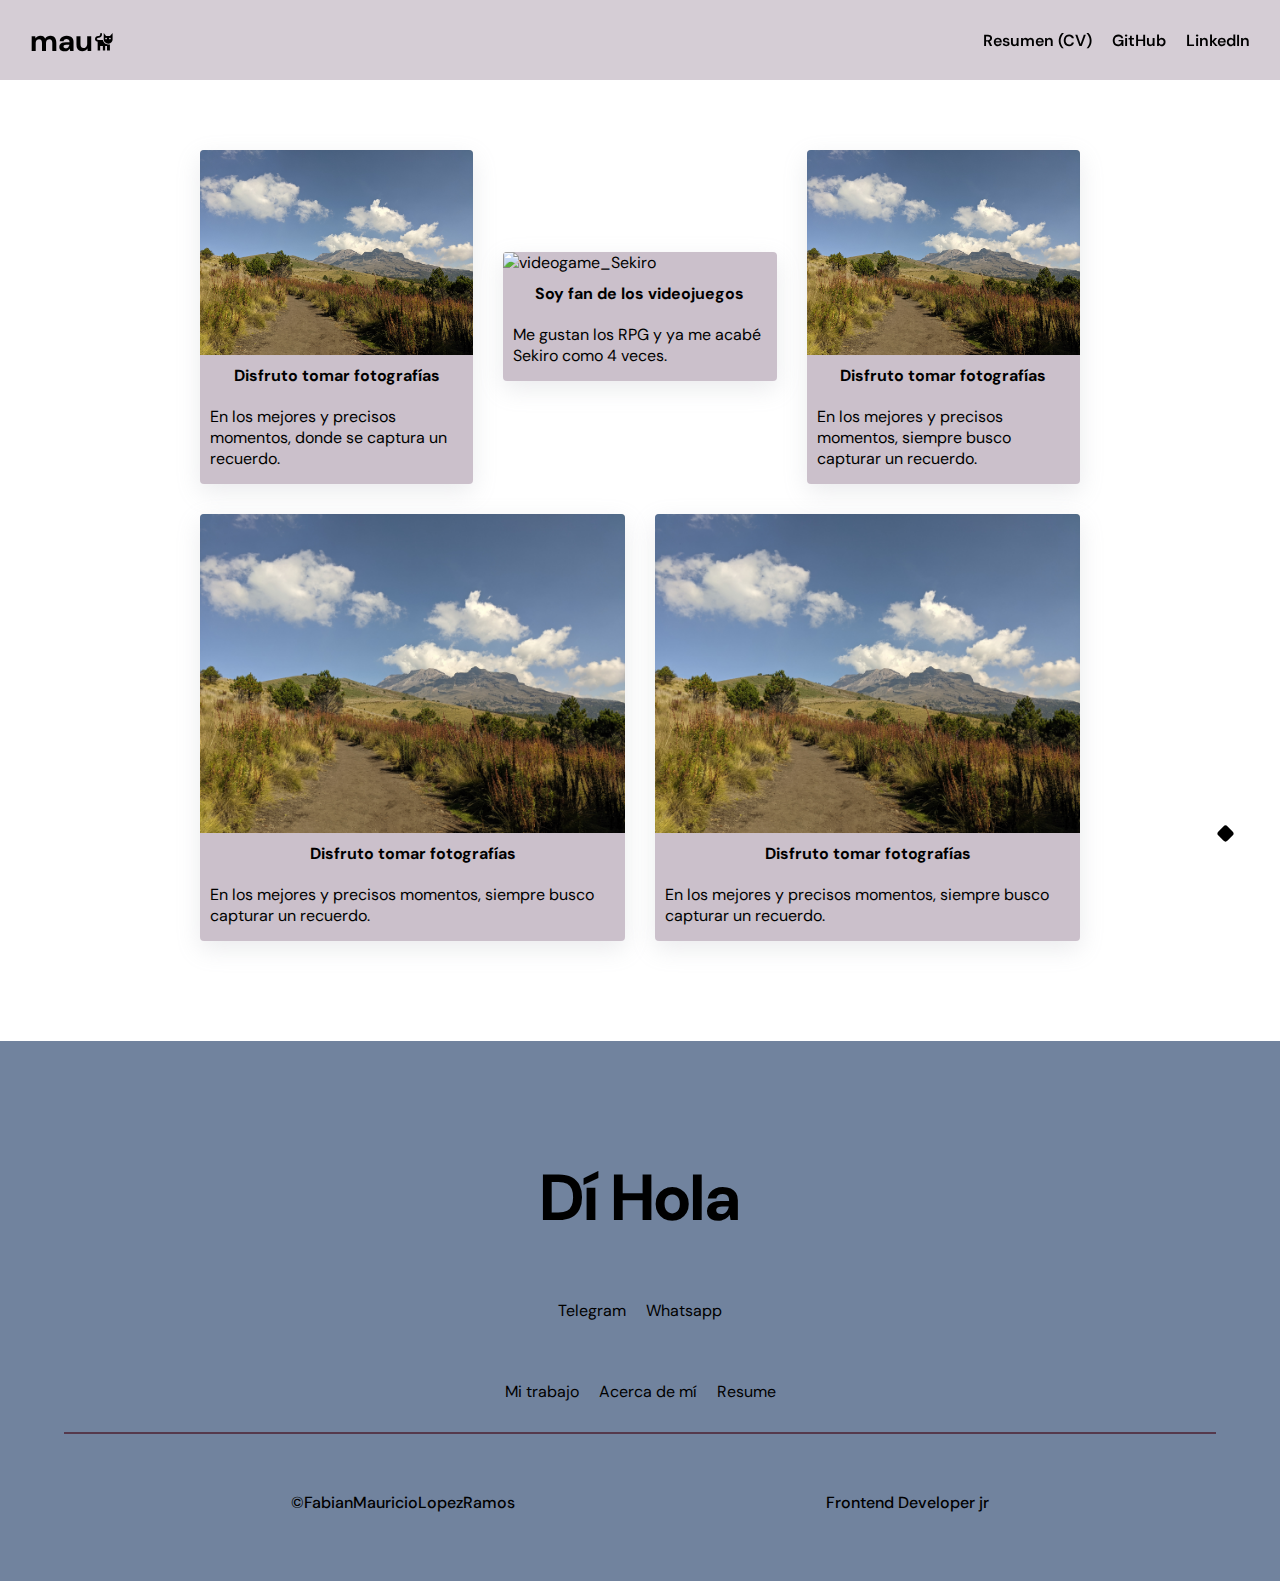
==== pages/about.html @ 9aa24743 "completando paginas complementarias y probando menu hb" ====
<!DOCTYPE html>
<html lang="en">
<head>
    <meta charset="UTF-8">
    <meta name="viewport" content="width=device-width, initial-scale=1.0">
    <link href='https://unpkg.com/boxicons@2.1.4/css/boxicons.min.css' rel='stylesheet'>
    <link rel="stylesheet" href="../styles/styles_about.css">
    <title>Samples</title>
</head>
<body>
    <header>
        <a href="../index.html"><h1>mau<i class='bx bxs-cat'></i></h1></a>
        <ul class="menu">
            <li>
                <a href="https://fablerzs.github.io/Resume/" target="_blank">Resumen (CV)</a>
            </li>
            <li>
                <a href="https://github.com/fablerzs" target="_blank">GitHub</a>
            </li>
            <li>
                <a href="https://www.linkedin.com/in/mauricio-l%C3%B3pez-153a4b182/" target="_blank">LinkedIn</a>
            </li>
        </ul>
        <div class="menu_hb">
            <i class='bx bx-menu-alt-right'></i>
        </div>
    </header>

    <main>
        <ul class="navigation">
            <li><a href="https://wa.me/528117512835" target="_blank"><div class="dotF">¡CLIC!</div></a></li>
        </ul>

        <section class="personal_cards">

            <div class="card">
                <img src="../img/background.jpg" alt="photo">
                <h2>Disfruto tomar fotografías</h2>
                <p>En los mejores y precisos momentos, donde se captura un recuerdo.</p>
            </div>
            <div class="card">
                <img src="../img/sekiro.PNG" alt="videogame_Sekiro">
                <h2>Soy fan de los videojuegos</h2>
                <p>Me gustan los RPG y ya me acabé Sekiro como 4 veces. </p>
            </div>
            <div class="card">
                <img src="../img/background.jpg" alt="photo">
                <h2>Disfruto tomar fotografías</h2>
                <p>En los mejores y precisos momentos, siempre busco capturar un recuerdo.</p>
            </div>
            <div class="card">
                <img src="../img/background.jpg" alt="photo">
                <h2>Disfruto tomar fotografías</h2>
                <p>En los mejores y precisos momentos, siempre busco capturar un recuerdo.</p>
            </div>
            <div class="card">
                <img src="../img/background.jpg" alt="photo">
                <h2>Disfruto tomar fotografías</h2>
                <p>En los mejores y precisos momentos, siempre busco capturar un recuerdo.</p>
            </div>

        </section>


    </main>

    <footer id="page-6">
        <div class="link_area">
            <h2>Dí Hola</h2>
            <div class="message_me">
                <a href="https://t.me/fablerzs" target="_blank">Telegram</a>
                <a href="https://wa.me/528117512835" target="_blank">Whatsapp</a>
            </div>
            <div class="my_links">
                <ul>
                    <li><a href="sample.html">Mi trabajo</a></li>
                    <li><a href="about.html">Acerca de mí</a></li>
                    <li><a href="https://fablerzs.github.io/Resume/">Resume</a></li>
                </ul>
            </div>
        </div>
        <div class="rights">
            <h5>&copy;FabianMauricioLopezRamos</h5><h5>Frontend Developer jr</h5>
        </div>
    </footer>
    
</body>
</html>
---- styles/styles_about.css ----
@import url("https://fonts.googleapis.com/css2?family=Be+Vietnam+Pro:wght@400;500;700&family=DM+Sans:ital,wght@0,400;0,700;1,400&family=Inter:wght@100;200;300;400&family=Noto+Sans:wght@500;700&family=Roboto:wght@100;300;400;500;900&display=swap");
* {
  padding: 0;
  margin: 0;
  list-style: none;
  box-sizing: border-box;
  text-decoration: none;
  color: black;
  scroll-behavior: smooth;
  font-family: "DM Sans", sans-serif;
  font-size: 1rem;
}

header {
  position: fixed;
  display: flex;
  justify-content: space-between;
  padding: 0 30px;
  align-items: center;
  width: 100%;
  height: 80px;
  background-color: rgba(203, 192, 203, 0.8);
  z-index: 10;
}
@media (min-width: 770px) {
  header {
    background-color: rgba(203, 192, 203, 0.8);
  }
}
header h1 {
  font-size: 30px;
}
header h1 i {
  font-size: 1.3rem;
}
header .menu {
  display: flex;
  gap: 20px;
  display: none;
}
@media (min-width: 769px) {
  header .menu {
    display: flex;
  }
}
header .menu a {
  font-weight: 600;
}
header .menu_hb {
  display: none;
  transition: all 0.2s;
}
header .menu_hb i {
  font-size: 30px;
}
@media (max-width: 768px) {
  header .menu_hb {
    display: block;
  }
}

.navigation {
  position: fixed;
  right: 15px;
  bottom: 60px;
  display: flex;
  flex-direction: column;
  gap: 20px;
  animation-name: show_nav;
  animation-duration: 500ms;
  animation-direction: alternate;
  animation-iteration-count: 2;
}
@media (min-width: 768px) {
  .navigation {
    right: 50px;
  }
}
.navigation a {
  display: flex;
  gap: 10px;
  justify-content: flex-end;
}
.navigation .dot {
  width: 10px;
  height: 10px;
  background-color: black;
  transition: all 80ms ease-out;
  border: 3px solid black;
  transform: rotate(45deg);
  color: transparent;
  text-align: center;
  display: flex;
  align-items: center;
  justify-content: center;
  text-transform: uppercase;
  font-size: 12px;
  font-weight: bold;
  border-radius: 3px;
}
.navigation .dot:hover {
  width: 60px;
  height: 30px;
  transform: rotate(0deg);
  color: white;
}
.navigation .dotF {
  width: 13px;
  height: 13px;
  background-color: black;
  transition: all 80ms ease-out;
  border: 3px solid black;
  transform: rotate(45deg);
  color: transparent;
  text-align: center;
  display: flex;
  align-items: center;
  justify-content: center;
  text-transform: uppercase;
  font-size: 12px;
  font-weight: bold;
  border-radius: 3px;
  position: relative;
  right: -2px;
}
.navigation .dotF:hover {
  width: 60px;
  height: 30px;
  transform: rotate(0deg);
  color: white;
}
.navigation .dotF {
  width: 13px;
  height: 13px;
  background-color: black;
  transition: all 80ms ease-out;
  border: 3px solid black;
  transform: rotate(45deg);
  color: transparent;
  text-align: center;
  display: flex;
  align-items: center;
  justify-content: center;
  text-transform: uppercase;
  font-size: 12px;
  font-weight: bold;
  border-radius: 3px;
}
.navigation .dotF:hover {
  width: 60px;
  height: 30px;
  transform: rotate(0deg);
  color: white;
}

.personal_cards {
  display: flex;
  flex-direction: column;
  justify-content: center;
  align-items: center;
  flex-wrap: wrap;
  background-color: #55394c;
  height: 100vh;
  height: 100%;
  padding: 150px 20px 100px 20px;
  gap: 30px;
  background-color: white;
}
@media (min-width: 770px) {
  .personal_cards {
    flex-direction: row;
  }
}
@media (min-width: 770px) {
  .personal_cards {
    padding: 150px 200px 100px 200px;
  }
}
.personal_cards .card {
  padding: 30px;
  display: flex;
  flex-direction: column;
  align-items: flex-start;
  justify-content: center;
  gap: 10px;
  width: 85%;
  background-color: #cbc0cb;
  align-items: center;
  padding: 0 0 5px 0;
  border-radius: 4px;
  transition: all 150ms;
  box-shadow: rgba(149, 157, 165, 0.2) 0px 8px 24px;
  overflow: hidden;
  flex: 30%;
  justify-content: flex-start;
}
@media (min-width: 550px) {
  .personal_cards .card {
    width: 40%;
  }
}
.personal_cards .card:hover {
  transform: translateY(-5px);
  box-shadow: rgba(0, 0, 0, 0.35) 0px 5px 15px;
}
.personal_cards .card img {
  width: 100%;
}
.personal_cards .card p {
  padding: 10px;
}

footer {
  display: flex;
  flex-direction: column;
  justify-content: center;
  align-items: center;
  flex-wrap: wrap;
  background-color: #55394c;
  height: 100vh;
  background-color: #71839e;
  height: 60vh;
}
@media (min-width: 770px) {
  footer {
    flex-direction: row;
  }
}
footer .link_area {
  padding: 30px;
  display: flex;
  flex-direction: column;
  align-items: flex-start;
  justify-content: center;
  gap: 10px;
  width: 85%;
  background-color: transparent;
  align-items: center;
  border-bottom: 2px solid #55394c;
  gap: 60px;
}
@media (min-width: 550px) {
  footer .link_area {
    width: 40%;
  }
}
footer .link_area h2 {
  font-size: 35px;
  font-weight: bold;
  color: black;
  transition: all 0.4s;
}
@media (min-width: 770px) {
  footer .link_area h2 {
    font-size: 65px;
  }
}
footer .link_area .message_me, footer .link_area .my_links ul {
  display: flex;
  gap: 20px;
}
@media (min-width: 770px) {
  footer .link_area {
    width: 90%;
  }
}
footer .rights {
  width: 100%;
  display: flex;
  flex-direction: column;
  justify-content: space-evenly;
  gap: 20px;
}
footer .rights h5 {
  color: black;
  text-align: center;
  position: relative;
  top: 2vh;
  font-weight: 500;
}
@media (min-width: 770px) {
  footer .rights {
    flex-direction: row;
  }
}
@media (min-width: 770px) {
  footer {
    flex-direction: column;
    gap: 40px;
  }
}/*# sourceMappingURL=styles_about.css.map */
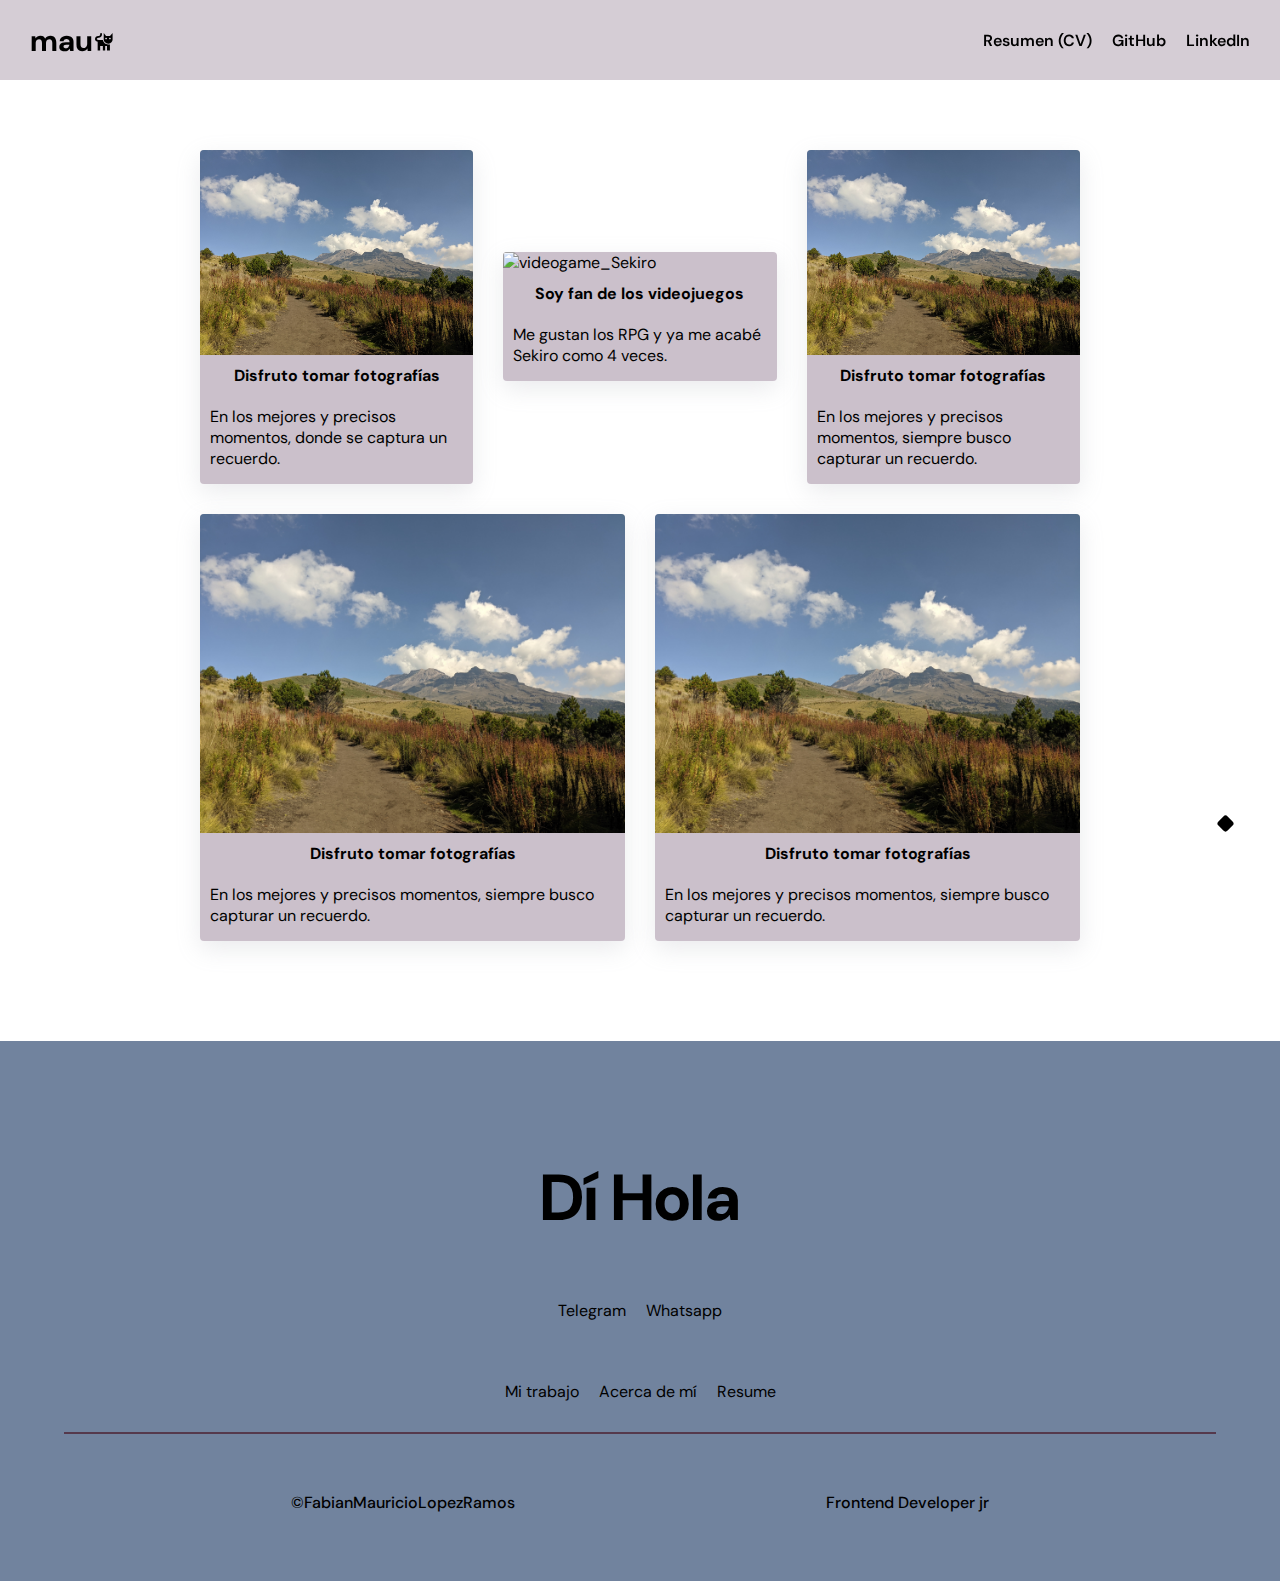
==== commit 399b513b: "ajustando animaciones" ====
--- a/pages/about.html
+++ b/pages/about.html
@@ -5,6 +5,7 @@
     <meta name="viewport" content="width=device-width, initial-scale=1.0">
     <link href='https://unpkg.com/boxicons@2.1.4/css/boxicons.min.css' rel='stylesheet'>
     <link rel="stylesheet" href="../styles/styles_about.css">
+    <script type="text/javascript" src="../js/functions.js"></script>
     <title>Samples</title>
 </head>
 <body>
@@ -21,10 +22,35 @@
                 <a href="https://www.linkedin.com/in/mauricio-l%C3%B3pez-153a4b182/" target="_blank">LinkedIn</a>
             </li>
         </ul>
-        <div class="menu_hb">
+        <div class="menu_hb" onclick="openMenu()">
             <i class='bx bx-menu-alt-right'></i>
         </div>
     </header>
+
+    <nav class="menu_expanded" id="menu_expanded">
+        <ul class="menu_element">
+            <li>
+                <a href="https://fablerzs.github.io/Resume/" target="_blank">Resumen (CV)</a>
+            </li>
+            <li>
+                <a href="https://github.com/fablerzs" target="_blank">GitHub</a>
+            </li>
+            <li>
+                <a href="https://www.linkedin.com/in/mauricio-l%C3%B3pez-153a4b182/" target="_blank">LinkedIn</a>
+            </li>
+        </ul>
+        <div class="menu_element">
+            <a href="https://t.me/fablerzs" target="_blank">Telegram</a>
+            <a href="https://wa.me/528117512835" target="_blank">Whatsapp</a>
+        </div>
+        <div>
+            <ul class="menu_element">
+                <li><a href="../pages/sample.html">Mi trabajo</a></li>
+                <li><a href="../pages/about.html">Acerca de mí</a></li>
+            </ul>
+        </div>
+        <i onclick="closeMenu()" id="close_menu" class='bx bx-x-circle'></i>
+    </nav>
 
     <main>
         <ul class="navigation">
--- a/styles/styles_about.css
+++ b/styles/styles_about.css
@@ -59,17 +59,47 @@
   }
 }
 
+.menu_expanded {
+  display: flex;
+  flex-direction: column;
+  justify-content: center;
+  gap: 100px;
+  width: 100%;
+  height: 100vh;
+  background-color: white;
+  position: fixed;
+  right: 0;
+  z-index: 23;
+  padding: 30px;
+  animation-name: show_menu;
+  animation-duration: 500ms;
+  display: none;
+}
+.menu_expanded #close_menu {
+  position: absolute;
+  top: 23px;
+  right: 30px;
+  font-size: 30px;
+}
+.menu_expanded .menu_element {
+  display: flex;
+  flex-direction: column;
+  gap: 30px;
+  border-bottom: 1px solid black;
+  padding-bottom: 30px;
+}
+
 .navigation {
   position: fixed;
   right: 15px;
   bottom: 60px;
   display: flex;
   flex-direction: column;
-  gap: 20px;
   animation-name: show_nav;
   animation-duration: 500ms;
   animation-direction: alternate;
   animation-iteration-count: 2;
+  animation-delay: 1s;
 }
 @media (min-width: 768px) {
   .navigation {
@@ -78,7 +108,7 @@
 }
 .navigation a {
   display: flex;
-  gap: 10px;
+  padding: 10px 0;
   justify-content: flex-end;
 }
 .navigation .dot {
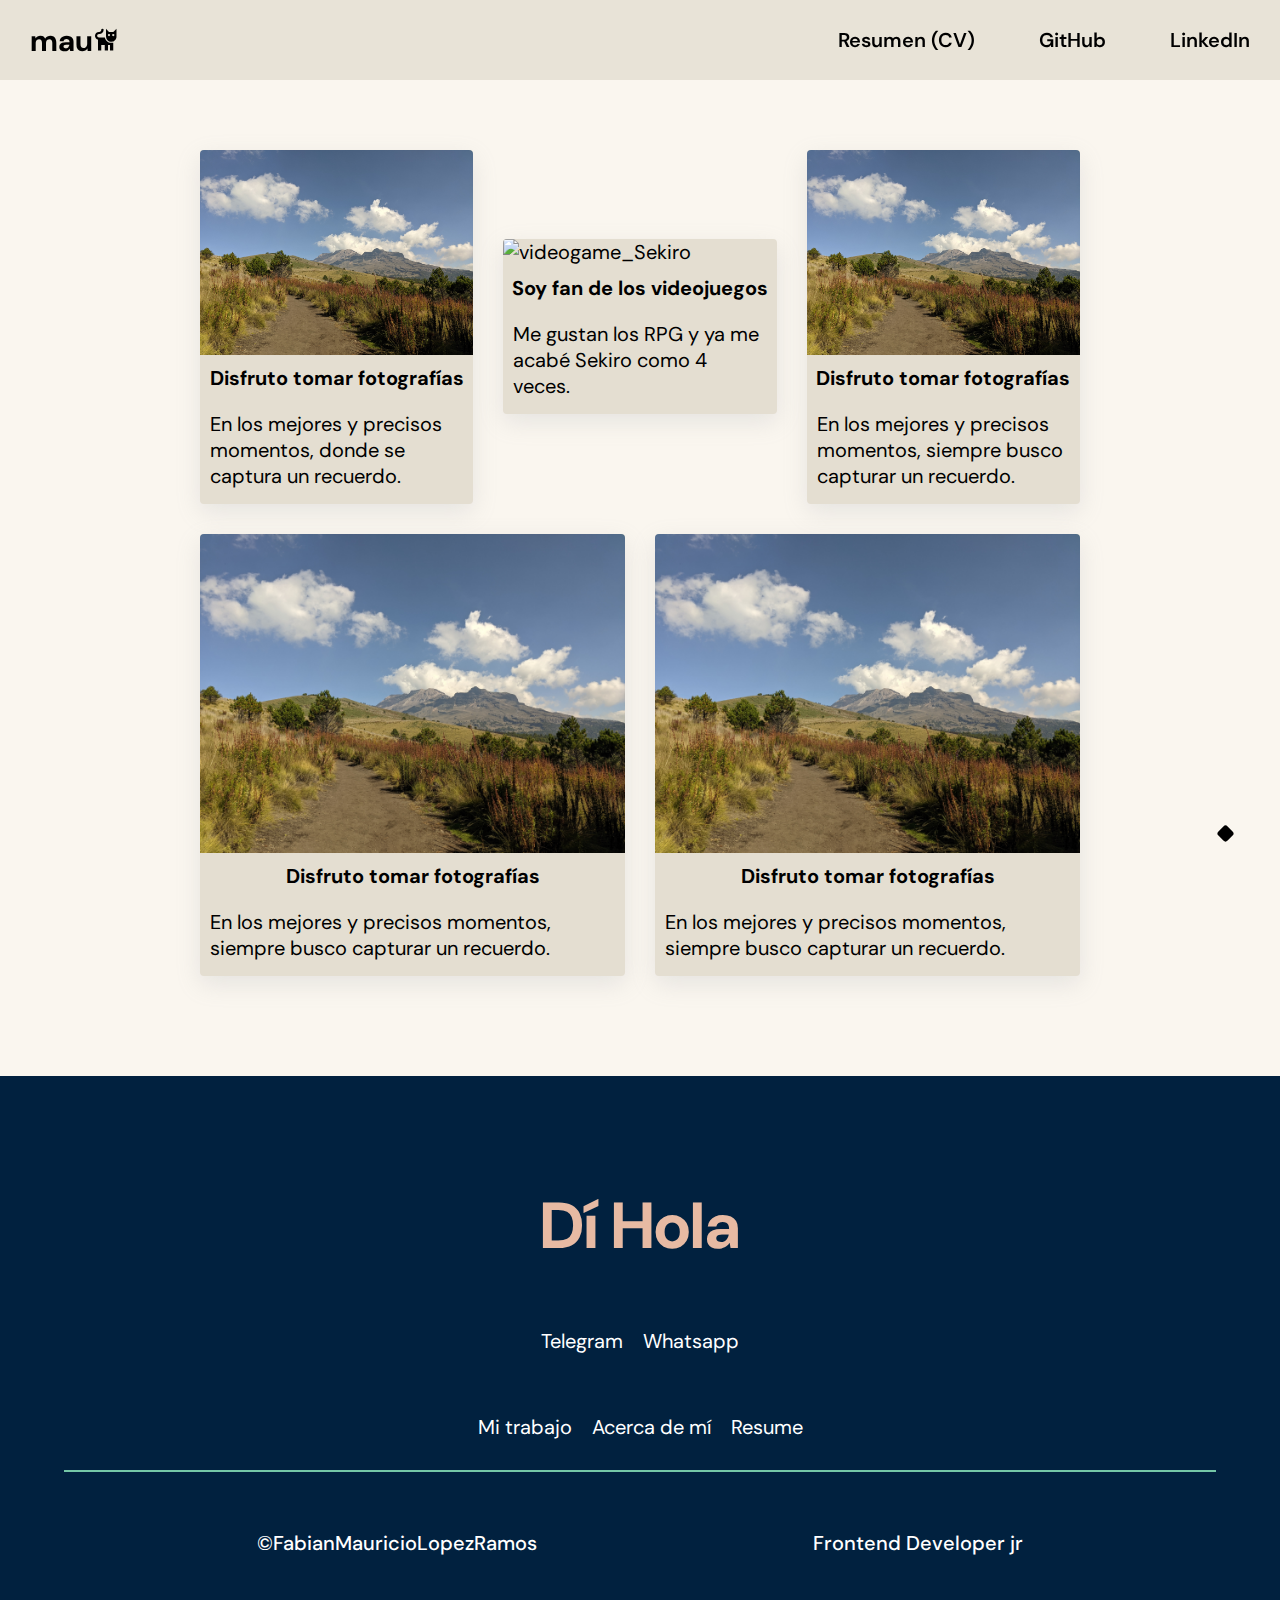
==== commit ca8031e8: "actualizando datos index" ====
--- a/pages/about.html
+++ b/pages/about.html
@@ -54,7 +54,7 @@
 
     <main>
         <ul class="navigation">
-            <li><a href="https://wa.me/528117512835" target="_blank"><div class="dotF">¡CLIC!</div></a></li>
+            <li><a href="https://wa.me/528117512835" target="_blank"><div class="dotF">¡WhatsApp!</div></a></li>
         </ul>
 
         <section class="personal_cards">
--- a/styles/styles_about.css
+++ b/styles/styles_about.css
@@ -5,10 +5,17 @@
   list-style: none;
   box-sizing: border-box;
   text-decoration: none;
-  color: black;
+  font-family: "DM Sans", sans-serif;
+  font-size: 20px;
+  overflow: y-scroll;
+  scroll-snap-type: y mandatory;
   scroll-behavior: smooth;
-  font-family: "DM Sans", sans-serif;
-  font-size: 1rem;
+  color: black;
+}
+@media (max-width: 550px) {
+  * {
+    scroll-snap-type: none;
+  }
 }
 
 header {
@@ -19,23 +26,25 @@
   align-items: center;
   width: 100%;
   height: 80px;
-  background-color: rgba(203, 192, 203, 0.8);
+  background-color: rgba(228, 222, 209, 0.8);
   z-index: 10;
 }
 @media (min-width: 770px) {
   header {
-    background-color: rgba(203, 192, 203, 0.8);
+    background-color: rgba(228, 222, 209, 0.8);
   }
 }
 header h1 {
   font-size: 30px;
+  color: black;
 }
 header h1 i {
   font-size: 1.3rem;
+  color: black;
 }
 header .menu {
   display: flex;
-  gap: 20px;
+  gap: 5vw;
   display: none;
 }
 @media (min-width: 769px) {
@@ -45,6 +54,7 @@
 }
 header .menu a {
   font-weight: 600;
+  color: black;
 }
 header .menu_hb {
   display: none;
@@ -52,6 +62,7 @@
 }
 header .menu_hb i {
   font-size: 30px;
+  color: black;
 }
 @media (max-width: 768px) {
   header .menu_hb {
@@ -66,7 +77,7 @@
   gap: 100px;
   width: 100%;
   height: 100vh;
-  background-color: white;
+  background-color: #01213f;
   position: fixed;
   right: 0;
   z-index: 23;
@@ -85,14 +96,14 @@
   display: flex;
   flex-direction: column;
   gap: 30px;
-  border-bottom: 1px solid black;
+  border-bottom: 2px solid white;
   padding-bottom: 30px;
 }
 
 .navigation {
   position: fixed;
   right: 15px;
-  bottom: 60px;
+  bottom: 10px;
   display: flex;
   flex-direction: column;
   animation-name: show_nav;
@@ -100,23 +111,24 @@
   animation-direction: alternate;
   animation-iteration-count: 2;
   animation-delay: 1s;
+  display: none;
 }
 @media (min-width: 768px) {
   .navigation {
     right: 50px;
+    bottom: 60px;
+    display: flex;
   }
 }
 .navigation a {
   display: flex;
-  padding: 10px 0;
   justify-content: flex-end;
 }
 .navigation .dot {
   width: 10px;
   height: 10px;
   background-color: black;
-  transition: all 80ms ease-out;
-  border: 3px solid black;
+  transition: all 200ms ease-out;
   transform: rotate(45deg);
   color: transparent;
   text-align: center;
@@ -129,17 +141,17 @@
   border-radius: 3px;
 }
 .navigation .dot:hover {
-  width: 60px;
+  width: 100%;
   height: 30px;
   transform: rotate(0deg);
   color: white;
+  padding: 10px;
 }
 .navigation .dotF {
   width: 13px;
   height: 13px;
   background-color: black;
-  transition: all 80ms ease-out;
-  border: 3px solid black;
+  transition: all 200ms ease-out;
   transform: rotate(45deg);
   color: transparent;
   text-align: center;
@@ -154,17 +166,17 @@
   right: -2px;
 }
 .navigation .dotF:hover {
-  width: 60px;
+  width: 100%;
   height: 30px;
   transform: rotate(0deg);
   color: white;
+  padding: 10px;
 }
 .navigation .dotF {
   width: 13px;
   height: 13px;
   background-color: black;
-  transition: all 80ms ease-out;
-  border: 3px solid black;
+  transition: all 200ms ease-out;
   transform: rotate(45deg);
   color: transparent;
   text-align: center;
@@ -177,10 +189,11 @@
   border-radius: 3px;
 }
 .navigation .dotF:hover {
-  width: 60px;
+  width: 100%;
   height: 30px;
   transform: rotate(0deg);
   color: white;
+  padding: 10px;
 }
 
 .personal_cards {
@@ -189,12 +202,14 @@
   justify-content: center;
   align-items: center;
   flex-wrap: wrap;
-  background-color: #55394c;
+  background-color: #74c7a7;
   height: 100vh;
+  scroll-snap-align: start;
+  scroll-snap-align: none;
   height: 100%;
   padding: 150px 20px 100px 20px;
   gap: 30px;
-  background-color: white;
+  background-color: #faf6ef;
 }
 @media (min-width: 770px) {
   .personal_cards {
@@ -214,7 +229,7 @@
   justify-content: center;
   gap: 10px;
   width: 85%;
-  background-color: #cbc0cb;
+  background-color: #e4ded1;
   align-items: center;
   padding: 0 0 5px 0;
   border-radius: 4px;
@@ -224,7 +239,7 @@
   flex: 30%;
   justify-content: flex-start;
 }
-@media (min-width: 550px) {
+@media (min-width: 770px) {
   .personal_cards .card {
     width: 40%;
   }
@@ -246,9 +261,11 @@
   justify-content: center;
   align-items: center;
   flex-wrap: wrap;
-  background-color: #55394c;
+  background-color: #74c7a7;
   height: 100vh;
-  background-color: #71839e;
+  scroll-snap-align: start;
+  background-color: #01213f;
+  scroll-snap-align: none;
   height: 60vh;
 }
 @media (min-width: 770px) {
@@ -266,10 +283,10 @@
   width: 85%;
   background-color: transparent;
   align-items: center;
-  border-bottom: 2px solid #55394c;
+  border-bottom: 2px solid #74c7a7;
   gap: 60px;
 }
-@media (min-width: 550px) {
+@media (min-width: 770px) {
   footer .link_area {
     width: 40%;
   }
@@ -277,10 +294,15 @@
 footer .link_area h2 {
   font-size: 35px;
   font-weight: bold;
-  color: black;
+  color: #e7baa3;
   transition: all 0.4s;
 }
 @media (min-width: 770px) {
+  footer .link_area h2 {
+    font-size: 50px;
+  }
+}
+@media (min-width: 1025px) {
   footer .link_area h2 {
     font-size: 65px;
   }
@@ -289,6 +311,9 @@
   display: flex;
   gap: 20px;
 }
+footer .link_area .message_me a, footer .link_area .my_links ul a {
+  color: white;
+}
 @media (min-width: 770px) {
   footer .link_area {
     width: 90%;
@@ -302,7 +327,7 @@
   gap: 20px;
 }
 footer .rights h5 {
-  color: black;
+  color: white;
   text-align: center;
   position: relative;
   top: 2vh;
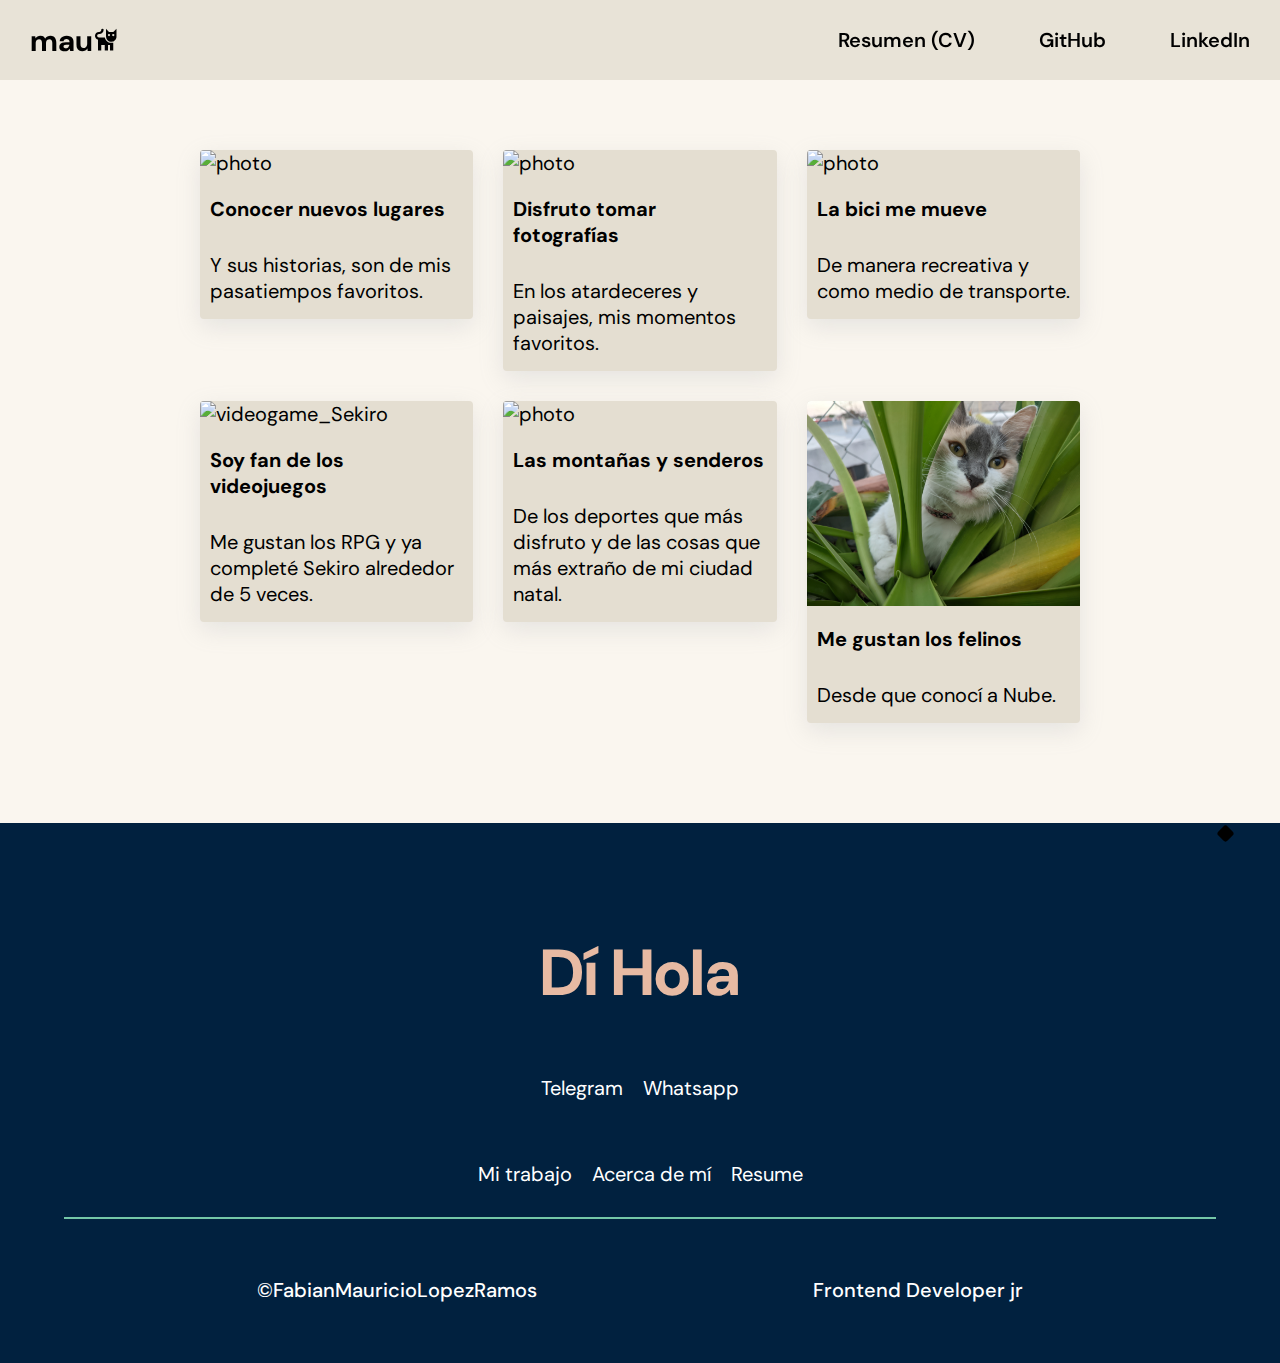
==== commit a82b9c7e: "finalizando detalles de diseño" ====
--- a/pages/about.html
+++ b/pages/about.html
@@ -60,29 +60,34 @@
         <section class="personal_cards">
 
             <div class="card">
-                <img src="../img/background.jpg" alt="photo">
+                <img src="../img/place.jpg" alt="photo">
+                <h2>Conocer nuevos lugares</h2>
+                <p>Y sus historias, son de mis pasatiempos favoritos.</p>
+            </div>
+            <div class="card">
+                <img src="../img/snset.jpg" alt="photo">
                 <h2>Disfruto tomar fotografías</h2>
-                <p>En los mejores y precisos momentos, donde se captura un recuerdo.</p>
+                <p>En los atardeceres y paisajes, mis momentos favoritos.</p>
+            </div>
+            <div class="card">
+                <img src="../img/bike.jpg" alt="photo">
+                <h2>La bici me mueve</h2>
+                <p>De manera recreativa y como medio de transporte.</p>
             </div>
             <div class="card">
                 <img src="../img/sekiro.PNG" alt="videogame_Sekiro">
                 <h2>Soy fan de los videojuegos</h2>
-                <p>Me gustan los RPG y ya me acabé Sekiro como 4 veces. </p>
+                <p>Me gustan los RPG y ya completé Sekiro alrededor de 5 veces. </p>
             </div>
             <div class="card">
-                <img src="../img/background.jpg" alt="photo">
-                <h2>Disfruto tomar fotografías</h2>
-                <p>En los mejores y precisos momentos, siempre busco capturar un recuerdo.</p>
+                <img src="../img/hike.jpg" alt="photo">
+                <h2>Las montañas y senderos</h2>
+                <p>De los deportes que más disfruto y de las cosas que más extraño de mi ciudad natal.</p>
             </div>
             <div class="card">
-                <img src="../img/background.jpg" alt="photo">
-                <h2>Disfruto tomar fotografías</h2>
-                <p>En los mejores y precisos momentos, siempre busco capturar un recuerdo.</p>
-            </div>
-            <div class="card">
-                <img src="../img/background.jpg" alt="photo">
-                <h2>Disfruto tomar fotografías</h2>
-                <p>En los mejores y precisos momentos, siempre busco capturar un recuerdo.</p>
+                <img src="../img/nube.jpg" alt="photo">
+                <h2>Me gustan los felinos</h2>
+                <p>Desde que conocí a Nube.</p>
             </div>
 
         </section>
--- a/styles/styles_about.css
+++ b/styles/styles_about.css
@@ -1,3 +1,4 @@
+@import "../keyframes/keyframes.css";
 @import url("https://fonts.googleapis.com/css2?family=Be+Vietnam+Pro:wght@400;500;700&family=DM+Sans:ital,wght@0,400;0,700;1,400&family=Inter:wght@100;200;300;400&family=Noto+Sans:wght@500;700&family=Roboto:wght@100;300;400;500;900&display=swap");
 * {
   padding: 0;
@@ -55,6 +56,21 @@
 header .menu a {
   font-weight: 600;
   color: black;
+  position: relative;
+}
+header .menu a::before {
+  width: 0%;
+  content: "";
+  background-color: #01213f;
+  height: 4px;
+  position: absolute;
+  bottom: -2px;
+  left: 0px;
+  border-radius: 2px;
+  transition: all 0.2s;
+}
+header .menu a:hover::before {
+  width: 100%;
 }
 header .menu_hb {
   display: none;
@@ -77,7 +93,7 @@
   gap: 100px;
   width: 100%;
   height: 100vh;
-  background-color: #01213f;
+  background-color: #e4ded1;
   position: fixed;
   right: 0;
   z-index: 23;
@@ -91,13 +107,17 @@
   top: 23px;
   right: 30px;
   font-size: 30px;
+  color: #01213f;
 }
 .menu_expanded .menu_element {
   display: flex;
   flex-direction: column;
   gap: 30px;
-  border-bottom: 2px solid white;
+  border-bottom: 2px solid #01213f;
   padding-bottom: 30px;
+}
+.menu_expanded .menu_element a {
+  color: #01213f;
 }
 
 .navigation {
@@ -230,18 +250,24 @@
   gap: 10px;
   width: 85%;
   background-color: #e4ded1;
-  align-items: center;
   padding: 0 0 5px 0;
   border-radius: 4px;
   transition: all 150ms;
   box-shadow: rgba(149, 157, 165, 0.2) 0px 8px 24px;
   overflow: hidden;
   flex: 30%;
+  animation-name: show_menu;
+  animation-duration: 1s;
   justify-content: flex-start;
 }
 @media (min-width: 770px) {
   .personal_cards .card {
     width: 40%;
+  }
+}
+@media (min-width: 770px) {
+  .personal_cards .card {
+    align-self: start;
   }
 }
 .personal_cards .card:hover {
@@ -250,6 +276,9 @@
 }
 .personal_cards .card img {
   width: 100%;
+}
+.personal_cards .card h2 {
+  padding: 10px;
 }
 .personal_cards .card p {
   padding: 10px;
@@ -313,6 +342,10 @@
 }
 footer .link_area .message_me a, footer .link_area .my_links ul a {
   color: white;
+  transition: all 0.3s;
+}
+footer .link_area .message_me a:hover, footer .link_area .my_links ul a:hover {
+  color: #74c7a7;
 }
 @media (min-width: 770px) {
   footer .link_area {
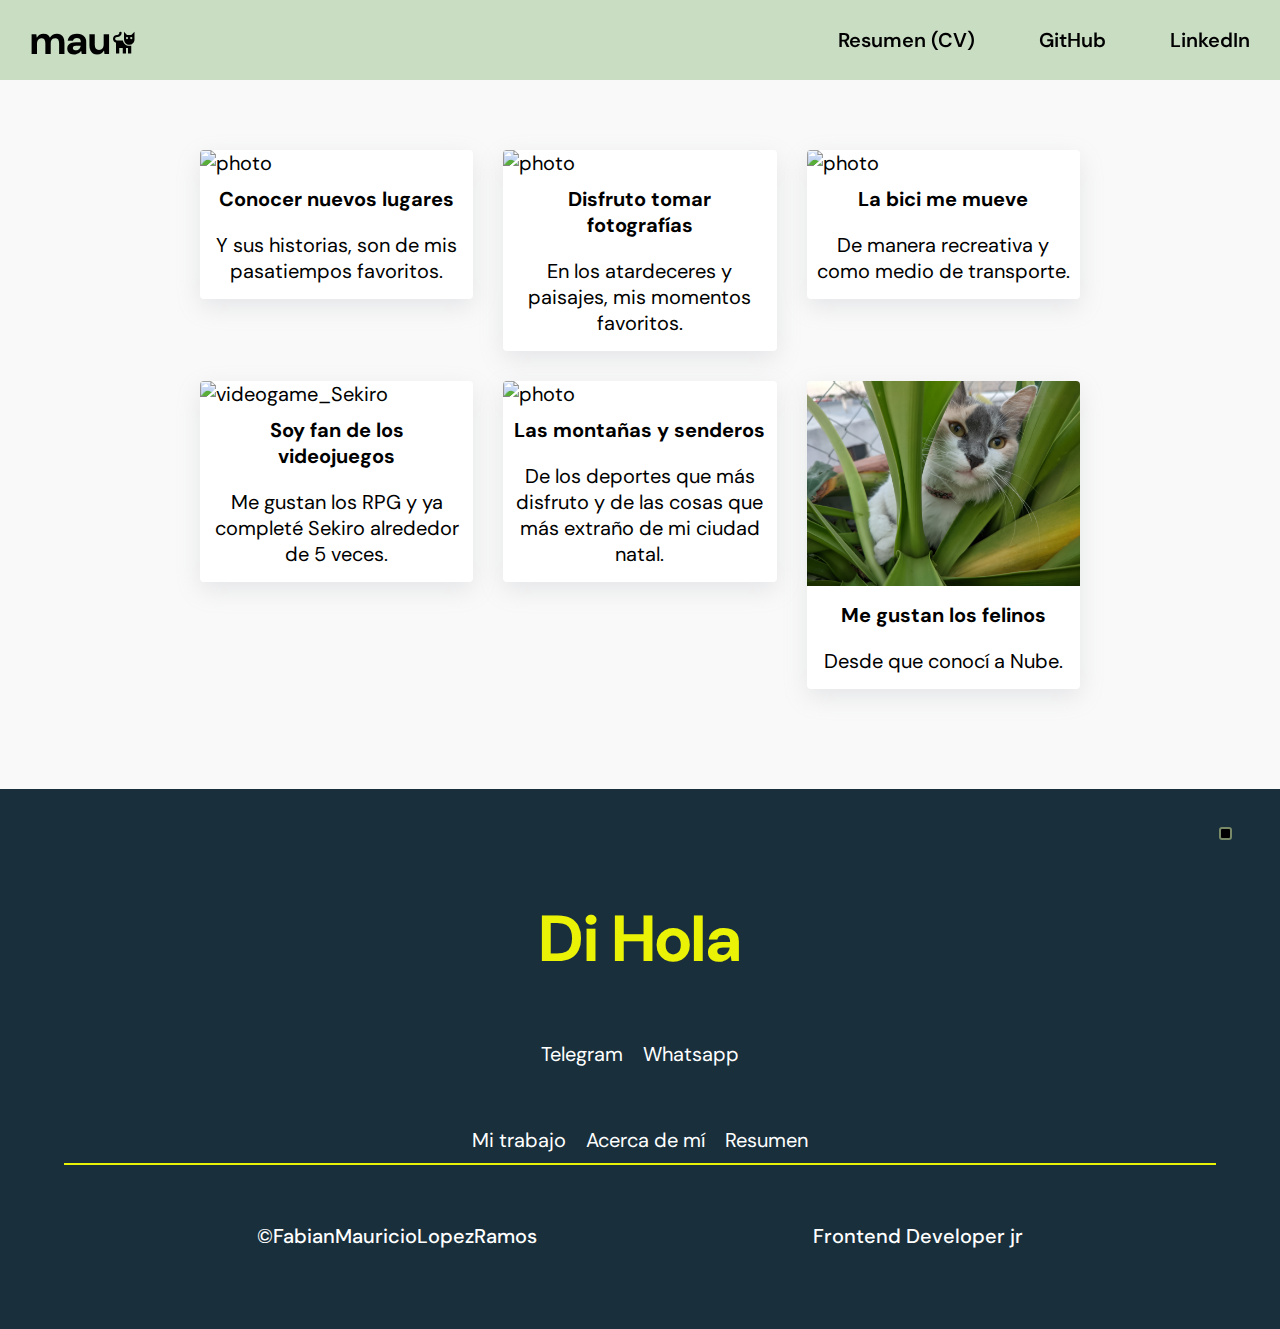
==== commit f00809a2: "cambiando colores base y ajustes en pag" ====
--- a/pages/about.html
+++ b/pages/about.html
@@ -97,7 +97,7 @@
 
     <footer id="page-6">
         <div class="link_area">
-            <h2>Dí Hola</h2>
+            <h2>Di Hola</h2>
             <div class="message_me">
                 <a href="https://t.me/fablerzs" target="_blank">Telegram</a>
                 <a href="https://wa.me/528117512835" target="_blank">Whatsapp</a>
@@ -106,7 +106,7 @@
                 <ul>
                     <li><a href="sample.html">Mi trabajo</a></li>
                     <li><a href="about.html">Acerca de mí</a></li>
-                    <li><a href="https://fablerzs.github.io/Resume/">Resume</a></li>
+                    <li><a href="https://fablerzs.github.io/Resume/">Resumen</a></li>
                 </ul>
             </div>
         </div>
--- a/styles/styles_about.css
+++ b/styles/styles_about.css
@@ -13,7 +13,7 @@
   scroll-behavior: smooth;
   color: black;
 }
-@media (max-width: 550px) {
+@media (max-width: 770px) {
   * {
     scroll-snap-type: none;
   }
@@ -27,16 +27,16 @@
   align-items: center;
   width: 100%;
   height: 80px;
-  background-color: rgba(228, 222, 209, 0.8);
+  background-color: rgba(181, 209, 172, 0.7);
   z-index: 10;
 }
 @media (min-width: 770px) {
   header {
-    background-color: rgba(228, 222, 209, 0.8);
+    background-color: rgba(181, 209, 172, 0.7);
   }
 }
 header h1 {
-  font-size: 30px;
+  font-size: 40px;
   color: black;
 }
 header h1 i {
@@ -61,7 +61,7 @@
 header .menu a::before {
   width: 0%;
   content: "";
-  background-color: #01213f;
+  background-color: #291733;
   height: 4px;
   position: absolute;
   bottom: -2px;
@@ -93,7 +93,7 @@
   gap: 100px;
   width: 100%;
   height: 100vh;
-  background-color: #e4ded1;
+  background-color: #192F3C;
   position: fixed;
   right: 0;
   z-index: 23;
@@ -107,17 +107,17 @@
   top: 23px;
   right: 30px;
   font-size: 30px;
-  color: #01213f;
+  color: #EAF205;
 }
 .menu_expanded .menu_element {
   display: flex;
   flex-direction: column;
   gap: 30px;
-  border-bottom: 2px solid #01213f;
+  border-bottom: 2px solid #EAF205;
   padding-bottom: 30px;
 }
 .menu_expanded .menu_element a {
-  color: #01213f;
+  color: white;
 }
 
 .navigation {
@@ -149,7 +149,6 @@
   height: 10px;
   background-color: black;
   transition: all 200ms ease-out;
-  transform: rotate(45deg);
   color: transparent;
   text-align: center;
   display: flex;
@@ -159,6 +158,7 @@
   font-size: 12px;
   font-weight: bold;
   border-radius: 3px;
+  border: 2px solid #788a68;
 }
 .navigation .dot:hover {
   width: 100%;
@@ -172,7 +172,6 @@
   height: 13px;
   background-color: black;
   transition: all 200ms ease-out;
-  transform: rotate(45deg);
   color: transparent;
   text-align: center;
   display: flex;
@@ -182,6 +181,7 @@
   font-size: 12px;
   font-weight: bold;
   border-radius: 3px;
+  border: 2px solid #788a68;
   position: relative;
   right: -2px;
 }
@@ -197,7 +197,6 @@
   height: 13px;
   background-color: black;
   transition: all 200ms ease-out;
-  transform: rotate(45deg);
   color: transparent;
   text-align: center;
   display: flex;
@@ -207,6 +206,7 @@
   font-size: 12px;
   font-weight: bold;
   border-radius: 3px;
+  border: 2px solid #788a68;
 }
 .navigation .dotF:hover {
   width: 100%;
@@ -222,14 +222,14 @@
   justify-content: center;
   align-items: center;
   flex-wrap: wrap;
-  background-color: #74c7a7;
+  background-color: #EAF205;
   height: 100vh;
   scroll-snap-align: start;
   scroll-snap-align: none;
   height: 100%;
   padding: 150px 20px 100px 20px;
   gap: 30px;
-  background-color: #faf6ef;
+  background-color: #F9F9F9;
 }
 @media (min-width: 770px) {
   .personal_cards {
@@ -242,14 +242,7 @@
   }
 }
 .personal_cards .card {
-  padding: 30px;
-  display: flex;
-  flex-direction: column;
-  align-items: flex-start;
-  justify-content: center;
-  gap: 10px;
-  width: 85%;
-  background-color: #e4ded1;
+  background-color: white;
   padding: 0 0 5px 0;
   border-radius: 4px;
   transition: all 150ms;
@@ -262,11 +255,6 @@
 }
 @media (min-width: 770px) {
   .personal_cards .card {
-    width: 40%;
-  }
-}
-@media (min-width: 770px) {
-  .personal_cards .card {
     align-self: start;
   }
 }
@@ -279,9 +267,11 @@
 }
 .personal_cards .card h2 {
   padding: 10px;
+  text-align: center;
 }
 .personal_cards .card p {
   padding: 10px;
+  text-align: center;
 }
 
 footer {
@@ -290,10 +280,10 @@
   justify-content: center;
   align-items: center;
   flex-wrap: wrap;
-  background-color: #74c7a7;
+  background-color: #EAF205;
   height: 100vh;
   scroll-snap-align: start;
-  background-color: #01213f;
+  background-color: #192F3C;
   scroll-snap-align: none;
   height: 60vh;
 }
@@ -303,7 +293,7 @@
   }
 }
 footer .link_area {
-  padding: 30px;
+  padding: 10px;
   display: flex;
   flex-direction: column;
   align-items: flex-start;
@@ -312,7 +302,7 @@
   width: 85%;
   background-color: transparent;
   align-items: center;
-  border-bottom: 2px solid #74c7a7;
+  border-bottom: 2px solid #EAF205;
   gap: 60px;
 }
 @media (min-width: 770px) {
@@ -323,7 +313,7 @@
 footer .link_area h2 {
   font-size: 35px;
   font-weight: bold;
-  color: #e7baa3;
+  color: #EAF205;
   transition: all 0.4s;
 }
 @media (min-width: 770px) {
@@ -345,7 +335,7 @@
   transition: all 0.3s;
 }
 footer .link_area .message_me a:hover, footer .link_area .my_links ul a:hover {
-  color: #74c7a7;
+  color: #EAF205;
 }
 @media (min-width: 770px) {
   footer .link_area {
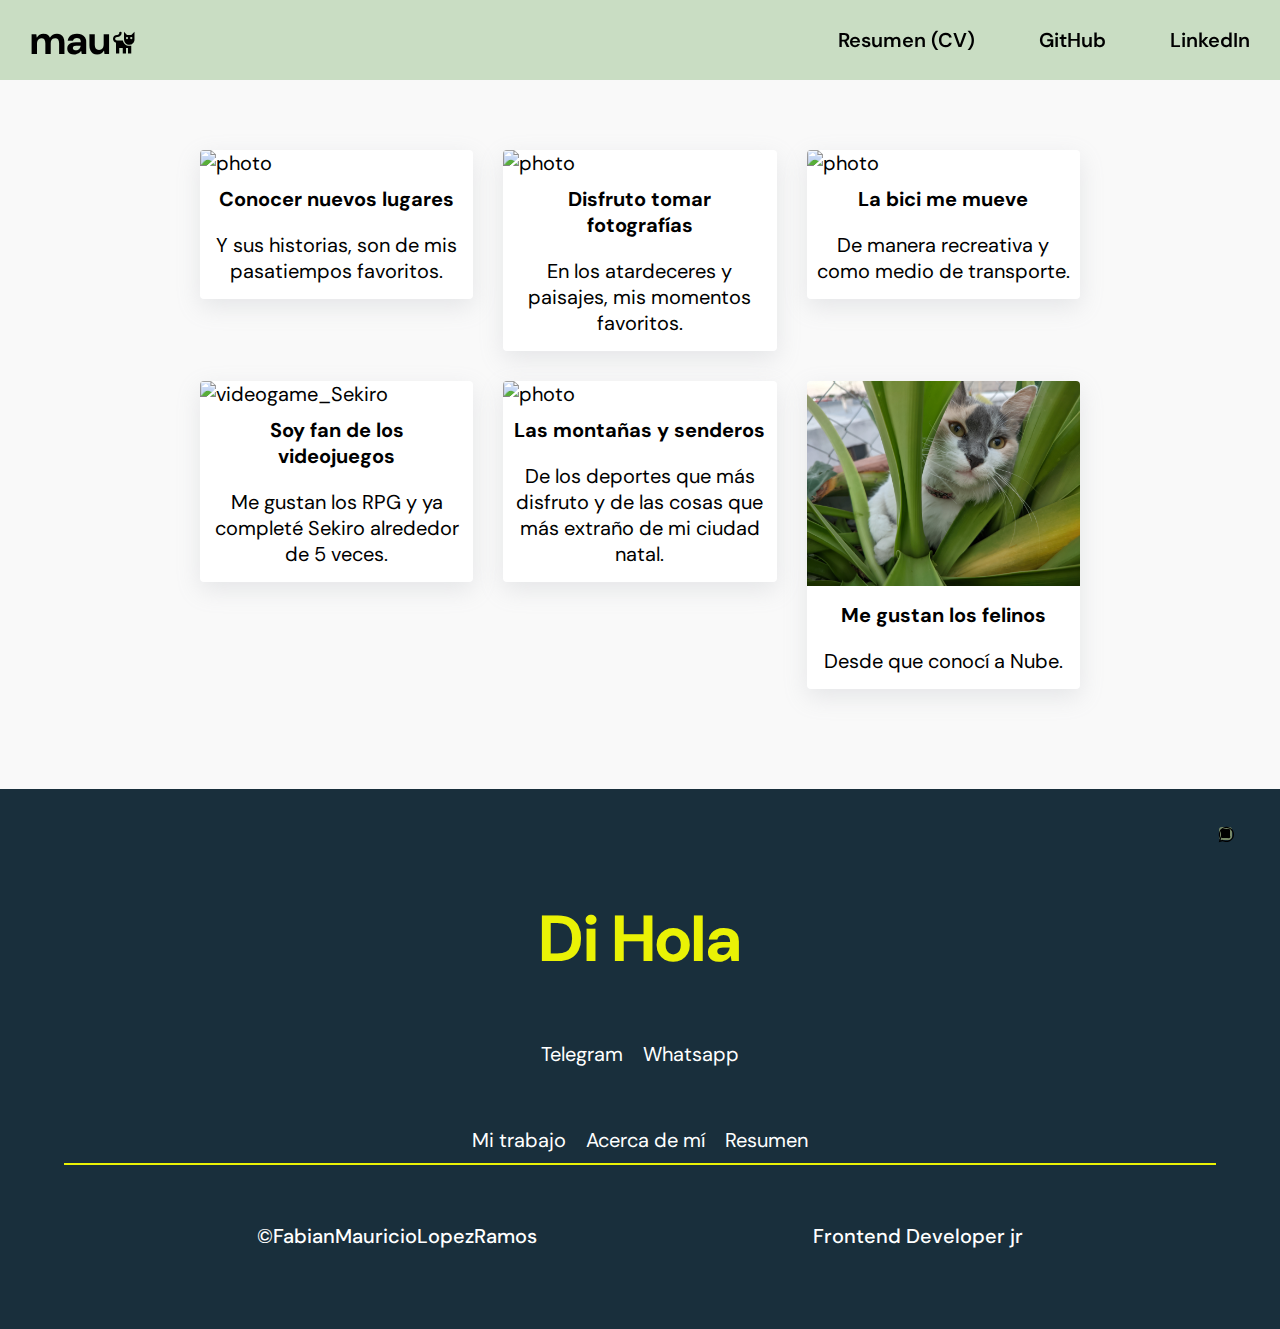
==== commit a9f80351: "update whatsappicon" ====
--- a/pages/about.html
+++ b/pages/about.html
@@ -54,7 +54,7 @@
 
     <main>
         <ul class="navigation">
-            <li><a href="https://wa.me/528117512835" target="_blank"><div class="dotF">¡WhatsApp!</div></a></li>
+            <li><a href="https://wa.me/528117512835" target="_blank"><div class="dotF"><i class='bx bxl-whatsapp'></i></div></a></li>
         </ul>
 
         <section class="personal_cards">
--- a/styles/styles_about.css
+++ b/styles/styles_about.css
@@ -148,7 +148,7 @@
   width: 10px;
   height: 10px;
   background-color: black;
-  transition: all 200ms ease-out;
+  transition: all 100ms ease-out;
   color: transparent;
   text-align: center;
   display: flex;
@@ -171,7 +171,7 @@
   width: 13px;
   height: 13px;
   background-color: black;
-  transition: all 200ms ease-out;
+  transition: all 100ms ease-out;
   color: transparent;
   text-align: center;
   display: flex;
@@ -196,7 +196,7 @@
   width: 13px;
   height: 13px;
   background-color: black;
-  transition: all 200ms ease-out;
+  transition: all 100ms ease-out;
   color: transparent;
   text-align: center;
   display: flex;
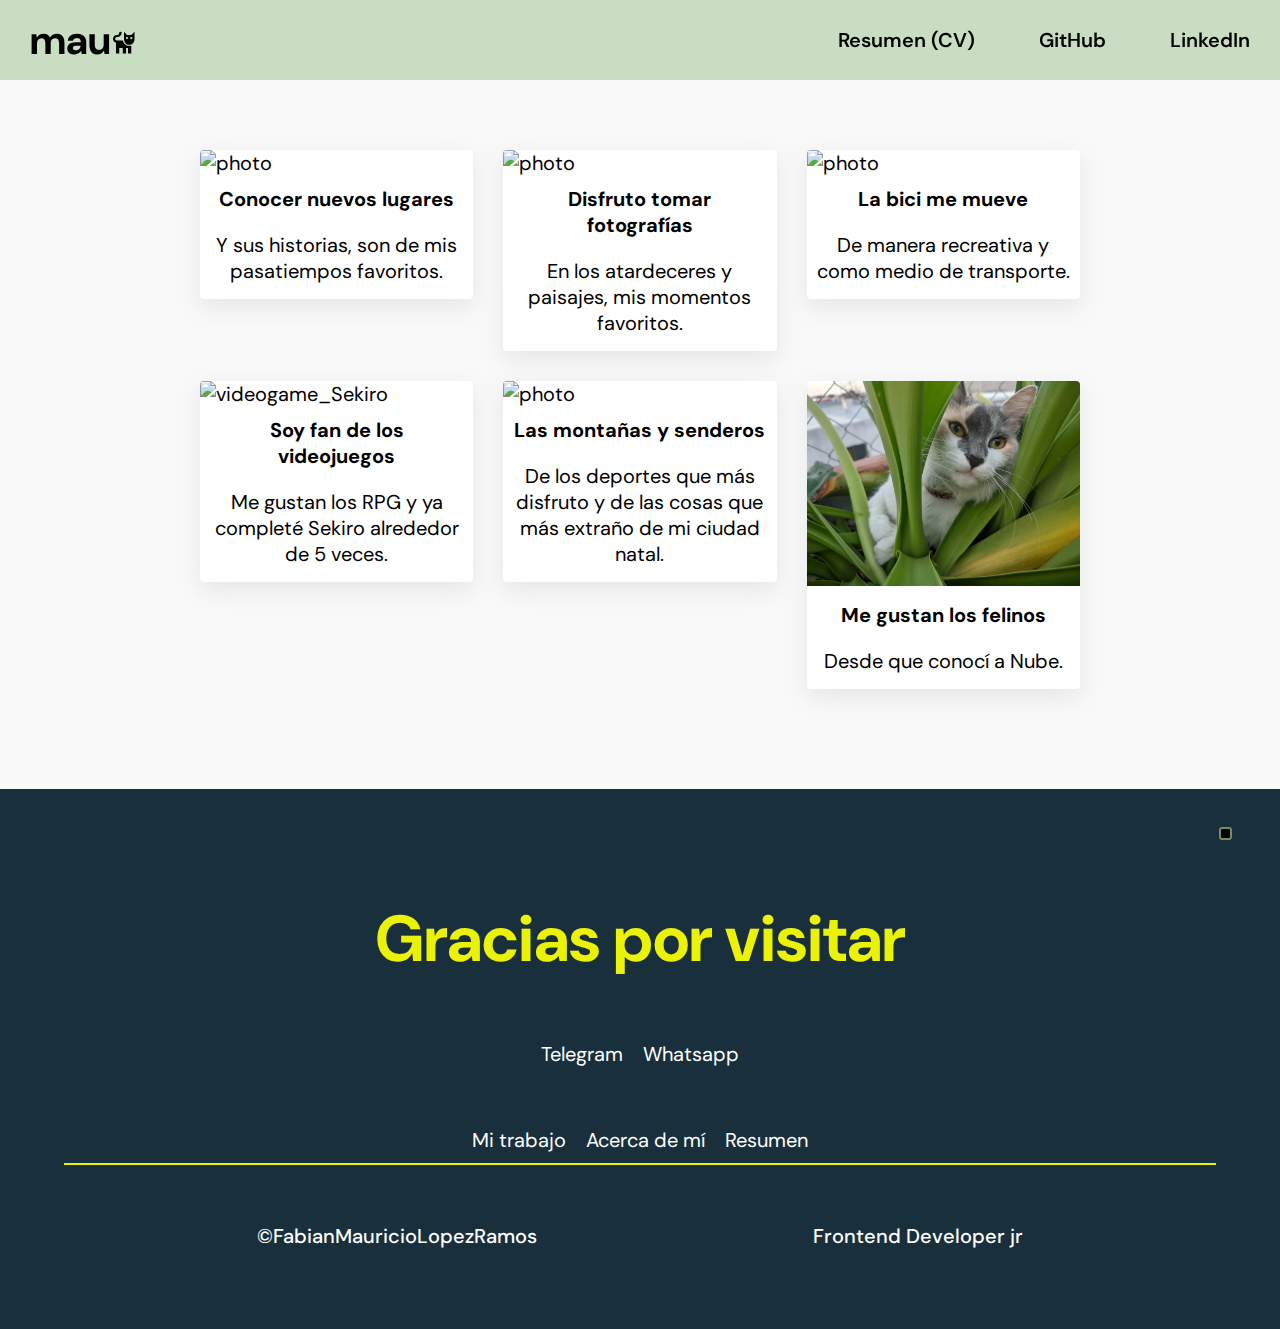
==== commit 887966fc: "cambiando mensaje footer" ====
--- a/pages/about.html
+++ b/pages/about.html
@@ -97,7 +97,7 @@
 
     <footer id="page-6">
         <div class="link_area">
-            <h2>Di Hola</h2>
+            <h2>Gracias por visitar</h2>
             <div class="message_me">
                 <a href="https://t.me/fablerzs" target="_blank">Telegram</a>
                 <a href="https://wa.me/528117512835" target="_blank">Whatsapp</a>
--- a/styles/styles_about.css
+++ b/styles/styles_about.css
@@ -11,7 +11,6 @@
   overflow: y-scroll;
   scroll-snap-type: y mandatory;
   scroll-behavior: smooth;
-  color: black;
 }
 @media (max-width: 770px) {
   * {
